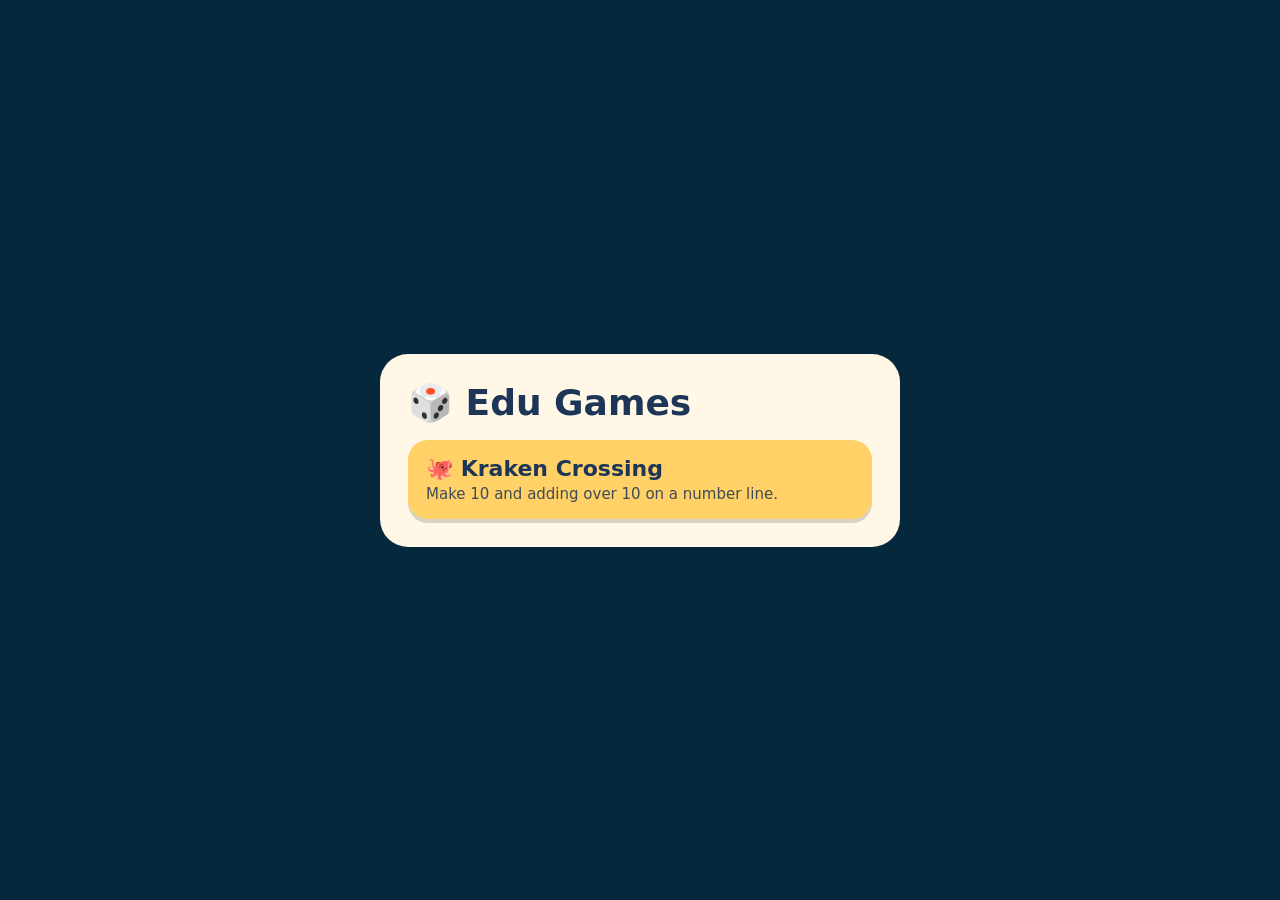
==== index.html @ 2be53da1 "Add GitHub Pages deploy workflow and game index page Co-Authored-By: Claude Opus 5.5 <noreply@anthro" ====
<!doctype html>
<html lang="en">
<head>
<meta charset="utf-8">
<meta name="viewport" content="width=device-width,initial-scale=1,viewport-fit=cover">
<meta name="apple-mobile-web-app-capable" content="yes">
<title>Edu Games</title>
<style>
  body { margin: 0; min-height: 100vh; background: #06283d; color: #1d3557; display: flex; align-items: center;
    justify-content: center; padding: 16px; box-sizing: border-box;
    font-family: ui-rounded, "SF Pro Rounded", system-ui, -apple-system, sans-serif; }
  .card { background: #fff8e7; border-radius: 28px; padding: 28px; max-width: 520px; width: 100%; box-sizing: border-box; }
  h1 { margin: 0 0 16px; font-size: 36px; }
  a { display: block; background: #ffd166; color: inherit; text-decoration: none; border-radius: 20px;
    padding: 16px 18px; font-size: 22px; font-weight: 700; box-shadow: 0 4px 0 rgba(0,0,0,.15); }
  a span { display: block; font-size: 15px; font-weight: 400; opacity: .85; margin-top: 4px; }
</style>
</head>
<body>
  <div class="card">
    <h1>🎲 Edu Games</h1>
    <a href="factorun/">🐙 Kraken Crossing<span>Make 10 and adding over 10 on a number line.</span></a>
  </div>
</body>
</html>
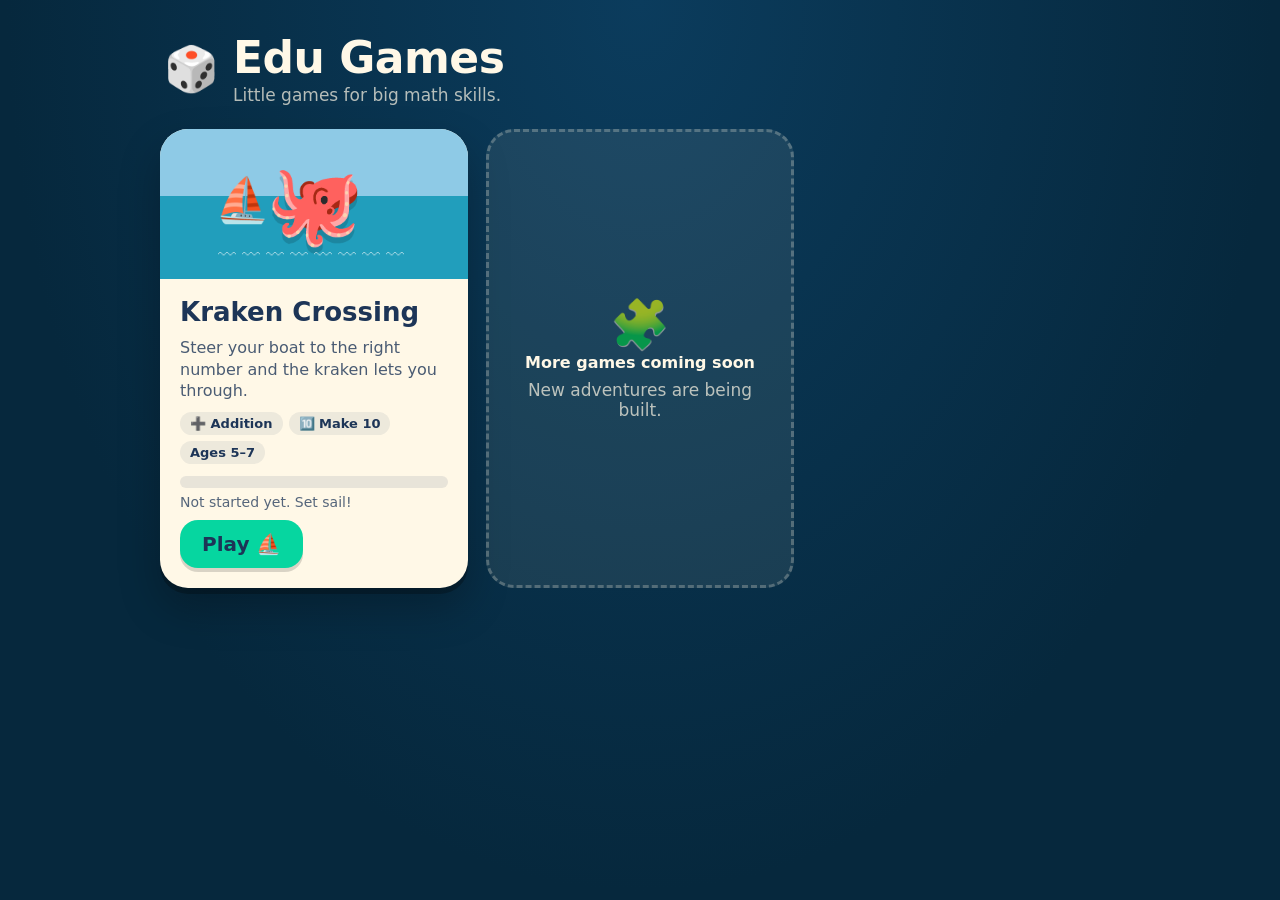
==== commit 0560e6d2: "Add Edu Games dashboard with Kraken Crossing card and breadcrumb back Co-Authored-By: Claude Opus 5." ====
--- a/index.html
+++ b/index.html
@@ -4,22 +4,105 @@
 <meta charset="utf-8">
 <meta name="viewport" content="width=device-width,initial-scale=1,viewport-fit=cover">
 <meta name="apple-mobile-web-app-capable" content="yes">
+<meta name="mobile-web-app-capable" content="yes">
+<meta name="apple-mobile-web-app-status-bar-style" content="black-translucent">
+<meta name="apple-mobile-web-app-title" content="Edu Games">
 <title>Edu Games</title>
 <style>
-  body { margin: 0; min-height: 100vh; background: #06283d; color: #1d3557; display: flex; align-items: center;
-    justify-content: center; padding: 16px; box-sizing: border-box;
-    font-family: ui-rounded, "SF Pro Rounded", system-ui, -apple-system, sans-serif; }
-  .card { background: #fff8e7; border-radius: 28px; padding: 28px; max-width: 520px; width: 100%; box-sizing: border-box; }
-  h1 { margin: 0 0 16px; font-size: 36px; }
-  a { display: block; background: #ffd166; color: inherit; text-decoration: none; border-radius: 20px;
-    padding: 16px 18px; font-size: 22px; font-weight: 700; box-shadow: 0 4px 0 rgba(0,0,0,.15); }
-  a span { display: block; font-size: 15px; font-weight: 400; opacity: .85; margin-top: 4px; }
+  :root { --ink: #1d3557; --paper: #fff8e7; --sea: #06283d; --sea2: #0b3c5d; --yellow: #ffd166; --green: #06d6a0;
+    --blue: #8ecae6; --pink: #f4a3c4; }
+  * { box-sizing: border-box; }
+  html { -webkit-text-size-adjust: 100%; }
+  body { margin: 0; min-height: 100vh; color: var(--ink); background: radial-gradient(ellipse at top, var(--sea2), var(--sea) 70%) fixed;
+    font-family: ui-rounded, "SF Pro Rounded", system-ui, -apple-system, sans-serif;
+    padding: max(24px, env(safe-area-inset-top)) max(16px, env(safe-area-inset-right)) max(32px, env(safe-area-inset-bottom)) max(16px, env(safe-area-inset-left));
+    -webkit-tap-highlight-color: transparent; }
+  .wrap { max-width: 960px; margin: 0 auto; }
+  header { display: flex; align-items: center; gap: 14px; color: var(--paper); margin: 8px 4px 24px; }
+  header .logo { font-size: 44px; line-height: 1; }
+  header h1 { margin: 0; font-size: clamp(30px, 6vw, 44px); letter-spacing: -.5px; }
+  header p { margin: 2px 0 0; opacity: .7; font-size: 17px; }
+  .grid { display: grid; grid-template-columns: repeat(auto-fill, minmax(min(100%, 300px), 1fr)); gap: 18px; }
+  .game { display: flex; flex-direction: column; background: var(--paper); border-radius: 28px; overflow: hidden;
+    color: inherit; text-decoration: none; box-shadow: 0 6px 0 rgba(0,0,0,.25), 0 20px 40px rgba(0,0,0,.25);
+    transition: transform .12s; }
+  .game:active { transform: translateY(4px); box-shadow: 0 2px 0 rgba(0,0,0,.25), 0 10px 20px rgba(0,0,0,.25); }
+  .art { height: 150px; position: relative; display: flex; align-items: center; justify-content: center; overflow: hidden; }
+  .art.kraken { background: linear-gradient(#8ecae6 0 45%, #219ebc 45% 100%); }
+  .art .big { font-size: 78px; filter: drop-shadow(0 6px 0 rgba(0,0,0,.15)); }
+  .art .boat { position: absolute; left: 18%; top: 30%; font-size: 44px; animation: bob 2.4s ease-in-out infinite; }
+  .art .waves { position: absolute; left: 0; right: 0; bottom: 14px; text-align: center; color: rgba(255,255,255,.55); letter-spacing: 6px; font-size: 18px; }
+  @keyframes bob { 50% { transform: translateY(6px) rotate(-4deg); } }
+  @media (prefers-reduced-motion: reduce) { .art .boat { animation: none; } }
+  .body { padding: 18px 20px 20px; display: flex; flex-direction: column; gap: 10px; flex: 1; }
+  .body h2 { margin: 0; font-size: 26px; }
+  .body .desc { margin: 0; font-size: 16px; opacity: .8; line-height: 1.35; }
+  .tags { display: flex; flex-wrap: wrap; gap: 6px; }
+  .tag { font-size: 13px; font-weight: 700; padding: 4px 10px; border-radius: 999px; background: rgba(29,53,87,.08); }
+  .progress { margin-top: 2px; }
+  .bar { height: 12px; border-radius: 999px; background: rgba(29,53,87,.1); overflow: hidden; }
+  .bar i { display: block; height: 100%; width: 0; border-radius: inherit; background: var(--green); transition: width .6s; }
+  .progress small { display: block; margin-top: 6px; font-size: 14px; opacity: .75; }
+  .play { margin-top: auto; align-self: flex-start; background: var(--green); color: var(--ink); font-weight: 800; font-size: 20px;
+    padding: 12px 22px; border-radius: 18px; box-shadow: 0 4px 0 rgba(0,0,0,.15); }
+  .soon { background: rgba(255,248,231,.08); border: 3px dashed rgba(255,248,231,.25); border-radius: 28px; color: var(--paper);
+    display: flex; flex-direction: column; align-items: center; justify-content: center; text-align: center; padding: 28px; min-height: 220px; }
+  .soon .big { font-size: 48px; opacity: .8; }
+  .soon p { margin: 8px 0 0; opacity: .7; font-size: 17px; }
 </style>
 </head>
 <body>
-  <div class="card">
-    <h1>🎲 Edu Games</h1>
-    <a href="factorun/">🐙 Kraken Crossing<span>Make 10 and adding over 10 on a number line.</span></a>
-  </div>
+<div class="wrap">
+  <header>
+    <div class="logo">🎲</div>
+    <div>
+      <h1>Edu Games</h1>
+      <p>Little games for big math skills.</p>
+    </div>
+  </header>
+
+  <main class="grid">
+    <a class="game" href="factorun/" id="kraken">
+      <div class="art kraken" aria-hidden="true">
+        <span class="boat">⛵</span>
+        <span class="big">🐙</span>
+        <span class="waves">〰〰〰〰〰〰〰〰</span>
+      </div>
+      <div class="body">
+        <h2>Kraken Crossing</h2>
+        <p class="desc">Steer your boat to the right number and the kraken lets you through.</p>
+        <div class="tags"><span class="tag">➕ Addition</span><span class="tag">🔟 Make 10</span><span class="tag">Ages 5–7</span></div>
+        <div class="progress">
+          <div class="bar"><i></i></div>
+          <small>Not started yet. Set sail!</small>
+        </div>
+        <span class="play">Play ⛵</span>
+      </div>
+    </a>
+
+    <div class="soon">
+      <div class="big">🧩</div>
+      <b>More games coming soon</b>
+      <p>New adventures are being built.</p>
+    </div>
+  </main>
+</div>
+
+<script>
+  // Kraken Crossing progress, read from the game's own save (same origin).
+  // Facts: 9 make-10 bonds + 36 sums over 10 (a, b in 2..9). Mastered = 3 quick, correct answers in a row.
+  (function () {
+    let stats = {};
+    try { stats = (JSON.parse(localStorage.getItem('kraken-crossing-v1')) || {}).stats || {}; } catch (e) {}
+    const total = 45, keys = Object.keys(stats);
+    if (!keys.length) return;
+    const mastered = keys.filter(k => stats[k].streak >= 3).length;
+    const card = document.getElementById('kraken');
+    card.querySelector('.bar i').style.width = Math.round(mastered / total * 100) + '%';
+    card.querySelector('.progress small').textContent =
+      `${mastered} of ${total} facts mastered · ${keys.length} practised`;
+    card.querySelector('.play').textContent = 'Keep sailing ⛵';
+  })();
+</script>
 </body>
 </html>
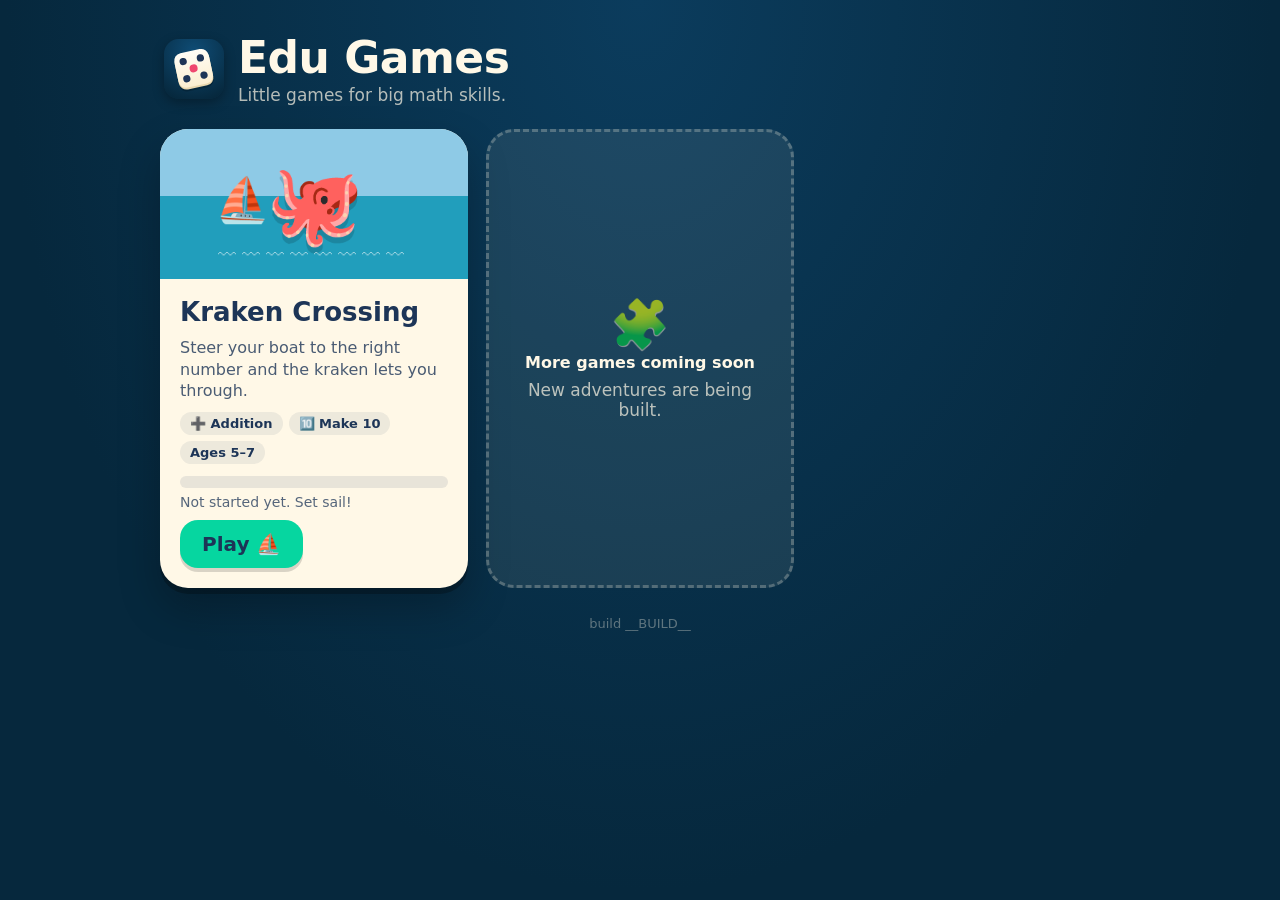
==== commit 44965b62: "Add dice app icon, web manifest and new-version update pill - icons/: dice icon (SVG source + apple-" ====
--- a/index.html
+++ b/index.html
@@ -7,7 +7,13 @@
 <meta name="mobile-web-app-capable" content="yes">
 <meta name="apple-mobile-web-app-status-bar-style" content="black-translucent">
 <meta name="apple-mobile-web-app-title" content="Edu Games">
+<meta name="theme-color" content="#06283d">
+<meta name="build" content="__BUILD__">
 <title>Edu Games</title>
+<link rel="manifest" href="manifest.webmanifest">
+<link rel="apple-touch-icon" href="icons/apple-touch-icon.png">
+<link rel="icon" href="icons/icon.svg" type="image/svg+xml">
+<link rel="icon" href="icons/favicon-32.png" sizes="32x32" type="image/png">
 <style>
   :root { --ink: #1d3557; --paper: #fff8e7; --sea: #06283d; --sea2: #0b3c5d; --yellow: #ffd166; --green: #06d6a0;
     --blue: #8ecae6; --pink: #f4a3c4; }
@@ -19,7 +25,7 @@
     -webkit-tap-highlight-color: transparent; }
   .wrap { max-width: 960px; margin: 0 auto; }
   header { display: flex; align-items: center; gap: 14px; color: var(--paper); margin: 8px 4px 24px; }
-  header .logo { font-size: 44px; line-height: 1; }
+  header .logo { width: 60px; height: 60px; border-radius: 15px; box-shadow: 0 4px 12px rgba(0,0,0,.3); }
   header h1 { margin: 0; font-size: clamp(30px, 6vw, 44px); letter-spacing: -.5px; }
   header p { margin: 2px 0 0; opacity: .7; font-size: 17px; }
   .grid { display: grid; grid-template-columns: repeat(auto-fill, minmax(min(100%, 300px), 1fr)); gap: 18px; }
@@ -49,12 +55,13 @@
     display: flex; flex-direction: column; align-items: center; justify-content: center; text-align: center; padding: 28px; min-height: 220px; }
   .soon .big { font-size: 48px; opacity: .8; }
   .soon p { margin: 8px 0 0; opacity: .7; font-size: 17px; }
+  footer { margin: 28px 4px 0; color: var(--paper); opacity: .35; font-size: 13px; text-align: center; }
 </style>
 </head>
 <body>
 <div class="wrap">
   <header>
-    <div class="logo">🎲</div>
+    <img class="logo" src="icons/icon.svg" alt="">
     <div>
       <h1>Edu Games</h1>
       <p>Little games for big math skills.</p>
@@ -86,6 +93,7 @@
       <p>New adventures are being built.</p>
     </div>
   </main>
+  <footer>build __BUILD__</footer>
 </div>
 
 <script>
@@ -104,5 +112,6 @@
     card.querySelector('.play').textContent = 'Keep sailing ⛵';
   })();
 </script>
+<script src="update.js"></script>
 </body>
 </html>
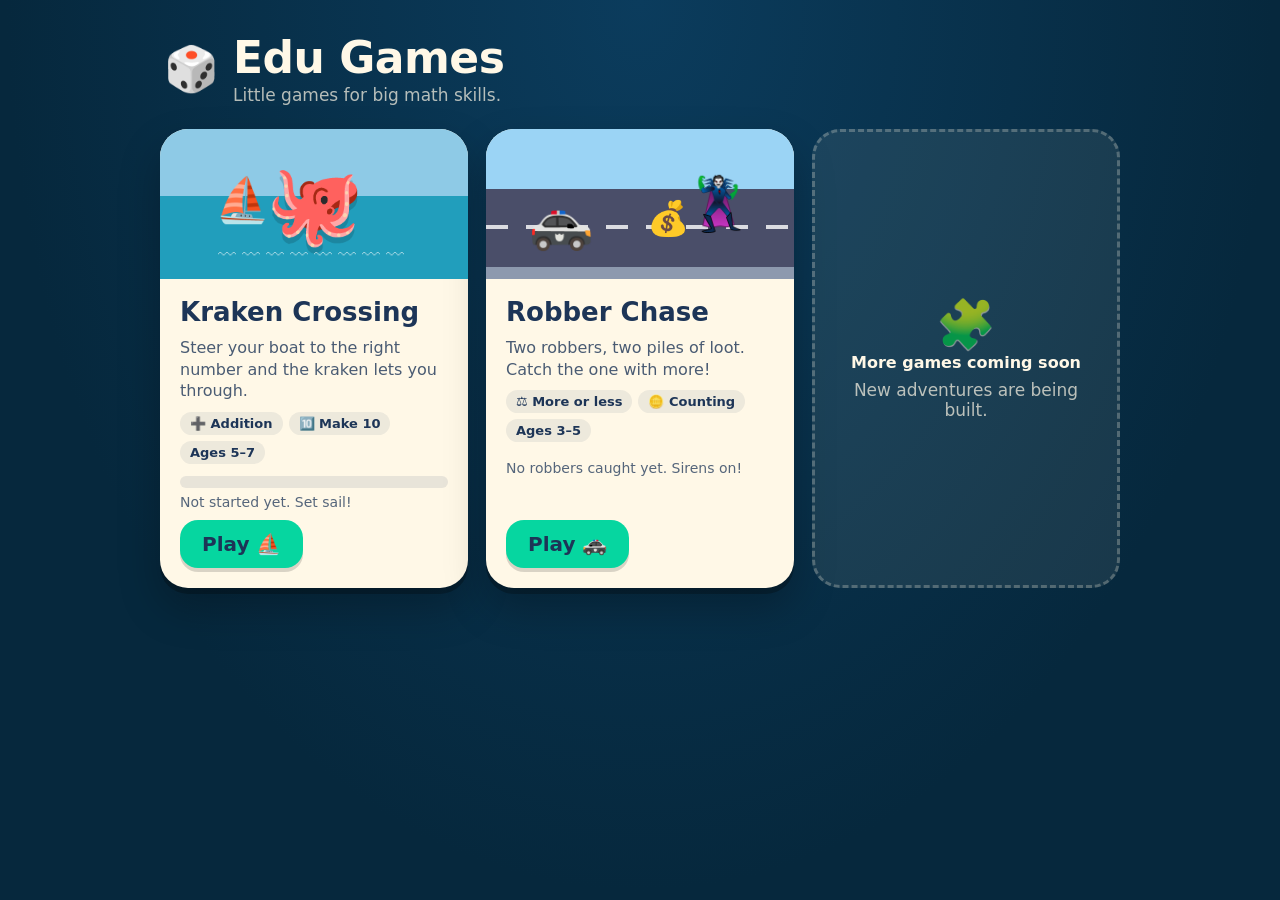
==== commit 4e324b60: "Add Robber Chase: a more/less and counting game for ages 3-5 Two robber cars pull trailers of loot; " ====
--- a/index.html
+++ b/index.html
@@ -7,13 +7,7 @@
 <meta name="mobile-web-app-capable" content="yes">
 <meta name="apple-mobile-web-app-status-bar-style" content="black-translucent">
 <meta name="apple-mobile-web-app-title" content="Edu Games">
-<meta name="theme-color" content="#06283d">
-<meta name="build" content="__BUILD__">
 <title>Edu Games</title>
-<link rel="manifest" href="manifest.webmanifest">
-<link rel="apple-touch-icon" href="icons/apple-touch-icon.png">
-<link rel="icon" href="icons/icon.svg" type="image/svg+xml">
-<link rel="icon" href="icons/favicon-32.png" sizes="32x32" type="image/png">
 <style>
   :root { --ink: #1d3557; --paper: #fff8e7; --sea: #06283d; --sea2: #0b3c5d; --yellow: #ffd166; --green: #06d6a0;
     --blue: #8ecae6; --pink: #f4a3c4; }
@@ -25,7 +19,7 @@
     -webkit-tap-highlight-color: transparent; }
   .wrap { max-width: 960px; margin: 0 auto; }
   header { display: flex; align-items: center; gap: 14px; color: var(--paper); margin: 8px 4px 24px; }
-  header .logo { width: 60px; height: 60px; border-radius: 15px; box-shadow: 0 4px 12px rgba(0,0,0,.3); }
+  header .logo { font-size: 44px; line-height: 1; }
   header h1 { margin: 0; font-size: clamp(30px, 6vw, 44px); letter-spacing: -.5px; }
   header p { margin: 2px 0 0; opacity: .7; font-size: 17px; }
   .grid { display: grid; grid-template-columns: repeat(auto-fill, minmax(min(100%, 300px), 1fr)); gap: 18px; }
@@ -39,7 +33,14 @@
   .art .boat { position: absolute; left: 18%; top: 30%; font-size: 44px; animation: bob 2.4s ease-in-out infinite; }
   .art .waves { position: absolute; left: 0; right: 0; bottom: 14px; text-align: center; color: rgba(255,255,255,.55); letter-spacing: 6px; font-size: 18px; }
   @keyframes bob { 50% { transform: translateY(6px) rotate(-4deg); } }
-  @media (prefers-reduced-motion: reduce) { .art .boat { animation: none; } }
+  .art.chase { background: linear-gradient(#9bd4f5 0 40%, #4a4e69 40% 92%, #8d99ae 92%); }
+  .art.chase .road { position: absolute; left: 0; right: 0; top: 64%; height: 4px;
+    background: repeating-linear-gradient(90deg, #fff 0 22px, transparent 22px 40px); opacity: .8; }
+  .art.chase .cop { position: absolute; left: 14%; top: 42%; font-size: 52px; transform: scaleX(-1); animation: zoom 1.6s ease-in-out infinite; }
+  .art.chase .robber { position: absolute; right: 14%; top: 30%; font-size: 52px; }
+  .art.chase .loot { position: absolute; right: 34%; top: 46%; font-size: 34px; }
+  @keyframes zoom { 50% { transform: scaleX(-1) translateX(-14px); } }
+  @media (prefers-reduced-motion: reduce) { .art .boat, .art.chase .cop { animation: none; } }
   .body { padding: 18px 20px 20px; display: flex; flex-direction: column; gap: 10px; flex: 1; }
   .body h2 { margin: 0; font-size: 26px; }
   .body .desc { margin: 0; font-size: 16px; opacity: .8; line-height: 1.35; }
@@ -55,13 +56,12 @@
     display: flex; flex-direction: column; align-items: center; justify-content: center; text-align: center; padding: 28px; min-height: 220px; }
   .soon .big { font-size: 48px; opacity: .8; }
   .soon p { margin: 8px 0 0; opacity: .7; font-size: 17px; }
-  footer { margin: 28px 4px 0; color: var(--paper); opacity: .35; font-size: 13px; text-align: center; }
 </style>
 </head>
 <body>
 <div class="wrap">
   <header>
-    <img class="logo" src="icons/icon.svg" alt="">
+    <div class="logo">🎲</div>
     <div>
       <h1>Edu Games</h1>
       <p>Little games for big math skills.</p>
@@ -87,13 +87,30 @@
       </div>
     </a>
 
+    <a class="game" href="robber-chase/" id="robber">
+      <div class="art chase" aria-hidden="true">
+        <span class="road"></span>
+        <span class="cop">🚓</span>
+        <span class="loot">💰</span>
+        <span class="robber">🦹</span>
+      </div>
+      <div class="body">
+        <h2>Robber Chase</h2>
+        <p class="desc">Two robbers, two piles of loot. Catch the one with more!</p>
+        <div class="tags"><span class="tag">⚖️ More or less</span><span class="tag">🪙 Counting</span><span class="tag">Ages 3–5</span></div>
+        <div class="progress">
+          <small>No robbers caught yet. Sirens on!</small>
+        </div>
+        <span class="play">Play 🚓</span>
+      </div>
+    </a>
+
     <div class="soon">
       <div class="big">🧩</div>
       <b>More games coming soon</b>
       <p>New adventures are being built.</p>
     </div>
   </main>
-  <footer>build __BUILD__</footer>
 </div>
 
 <script>
@@ -111,7 +128,17 @@
       `${mastered} of ${total} facts mastered · ${keys.length} practised`;
     card.querySelector('.play').textContent = 'Keep sailing ⛵';
   })();
+
+  // Robber Chase totals, from the game's own save.
+  (function () {
+    let s = {};
+    try { s = JSON.parse(localStorage.getItem('robber-chase-v1')) || {}; } catch (e) {}
+    if (!s.caught) return;
+    const card = document.getElementById('robber');
+    card.querySelector('.progress small').textContent =
+      `${s.caught} robber${s.caught === 1 ? '' : 's'} caught · ${s.coins || 0} coins brought back`;
+    card.querySelector('.play').textContent = 'Keep chasing 🚓';
+  })();
 </script>
-<script src="update.js"></script>
 </body>
 </html>
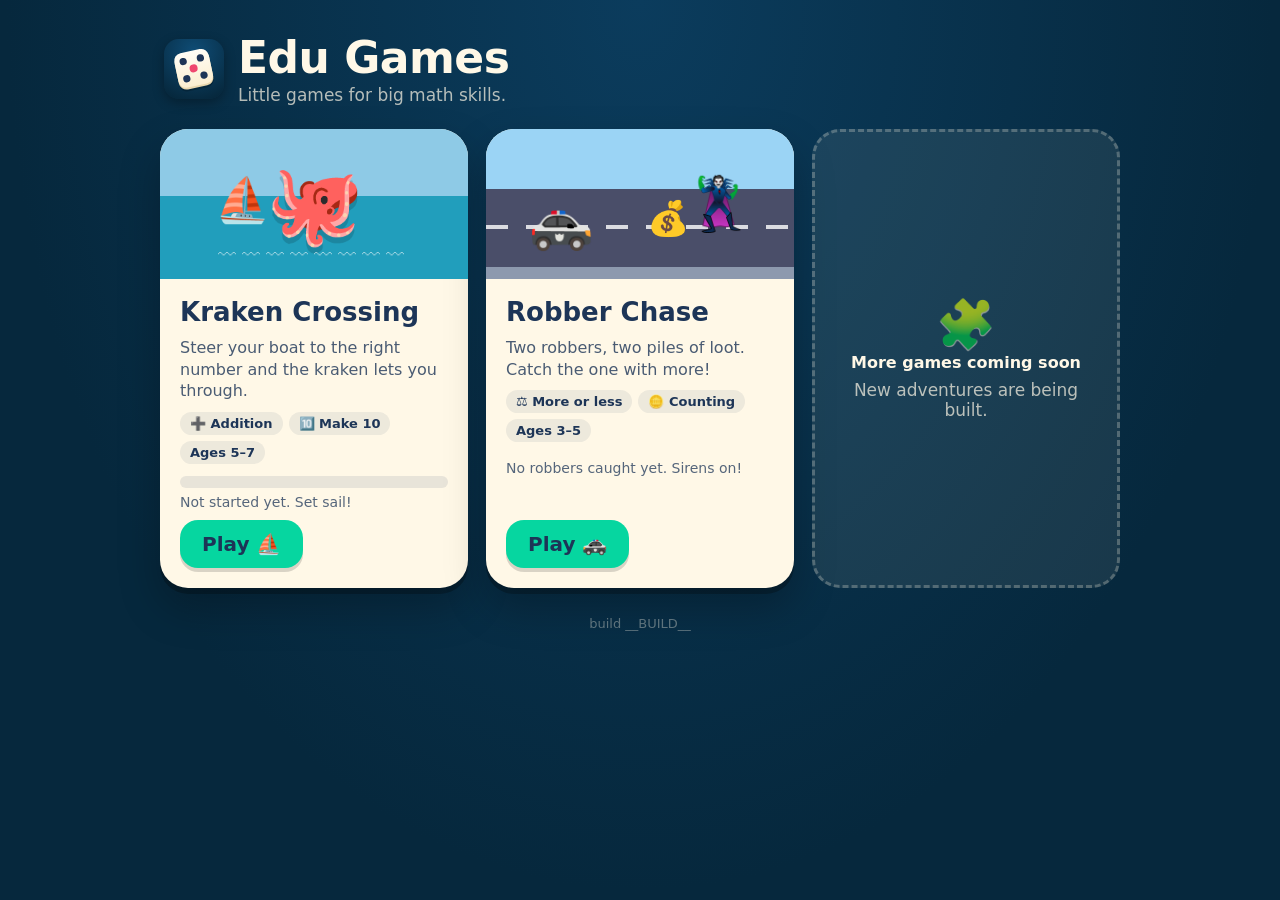
==== commit 4880f6d4: "Merge main into Robber Chase branch Resolve CLAUDE.md (keep main's update-check note, point to both " ====
--- a/index.html
+++ b/index.html
@@ -7,7 +7,13 @@
 <meta name="mobile-web-app-capable" content="yes">
 <meta name="apple-mobile-web-app-status-bar-style" content="black-translucent">
 <meta name="apple-mobile-web-app-title" content="Edu Games">
+<meta name="theme-color" content="#06283d">
+<meta name="build" content="__BUILD__">
 <title>Edu Games</title>
+<link rel="manifest" href="manifest.webmanifest">
+<link rel="apple-touch-icon" href="icons/apple-touch-icon.png">
+<link rel="icon" href="icons/icon.svg" type="image/svg+xml">
+<link rel="icon" href="icons/favicon-32.png" sizes="32x32" type="image/png">
 <style>
   :root { --ink: #1d3557; --paper: #fff8e7; --sea: #06283d; --sea2: #0b3c5d; --yellow: #ffd166; --green: #06d6a0;
     --blue: #8ecae6; --pink: #f4a3c4; }
@@ -19,7 +25,7 @@
     -webkit-tap-highlight-color: transparent; }
   .wrap { max-width: 960px; margin: 0 auto; }
   header { display: flex; align-items: center; gap: 14px; color: var(--paper); margin: 8px 4px 24px; }
-  header .logo { font-size: 44px; line-height: 1; }
+  header .logo { width: 60px; height: 60px; border-radius: 15px; box-shadow: 0 4px 12px rgba(0,0,0,.3); }
   header h1 { margin: 0; font-size: clamp(30px, 6vw, 44px); letter-spacing: -.5px; }
   header p { margin: 2px 0 0; opacity: .7; font-size: 17px; }
   .grid { display: grid; grid-template-columns: repeat(auto-fill, minmax(min(100%, 300px), 1fr)); gap: 18px; }
@@ -56,12 +62,13 @@
     display: flex; flex-direction: column; align-items: center; justify-content: center; text-align: center; padding: 28px; min-height: 220px; }
   .soon .big { font-size: 48px; opacity: .8; }
   .soon p { margin: 8px 0 0; opacity: .7; font-size: 17px; }
+  footer { margin: 28px 4px 0; color: var(--paper); opacity: .35; font-size: 13px; text-align: center; }
 </style>
 </head>
 <body>
 <div class="wrap">
   <header>
-    <div class="logo">🎲</div>
+    <img class="logo" src="icons/icon.svg" alt="">
     <div>
       <h1>Edu Games</h1>
       <p>Little games for big math skills.</p>
@@ -111,6 +118,7 @@
       <p>New adventures are being built.</p>
     </div>
   </main>
+  <footer>build __BUILD__</footer>
 </div>
 
 <script>
@@ -140,5 +148,6 @@
     card.querySelector('.play').textContent = 'Keep chasing 🚓';
   })();
 </script>
+<script src="update.js"></script>
 </body>
 </html>
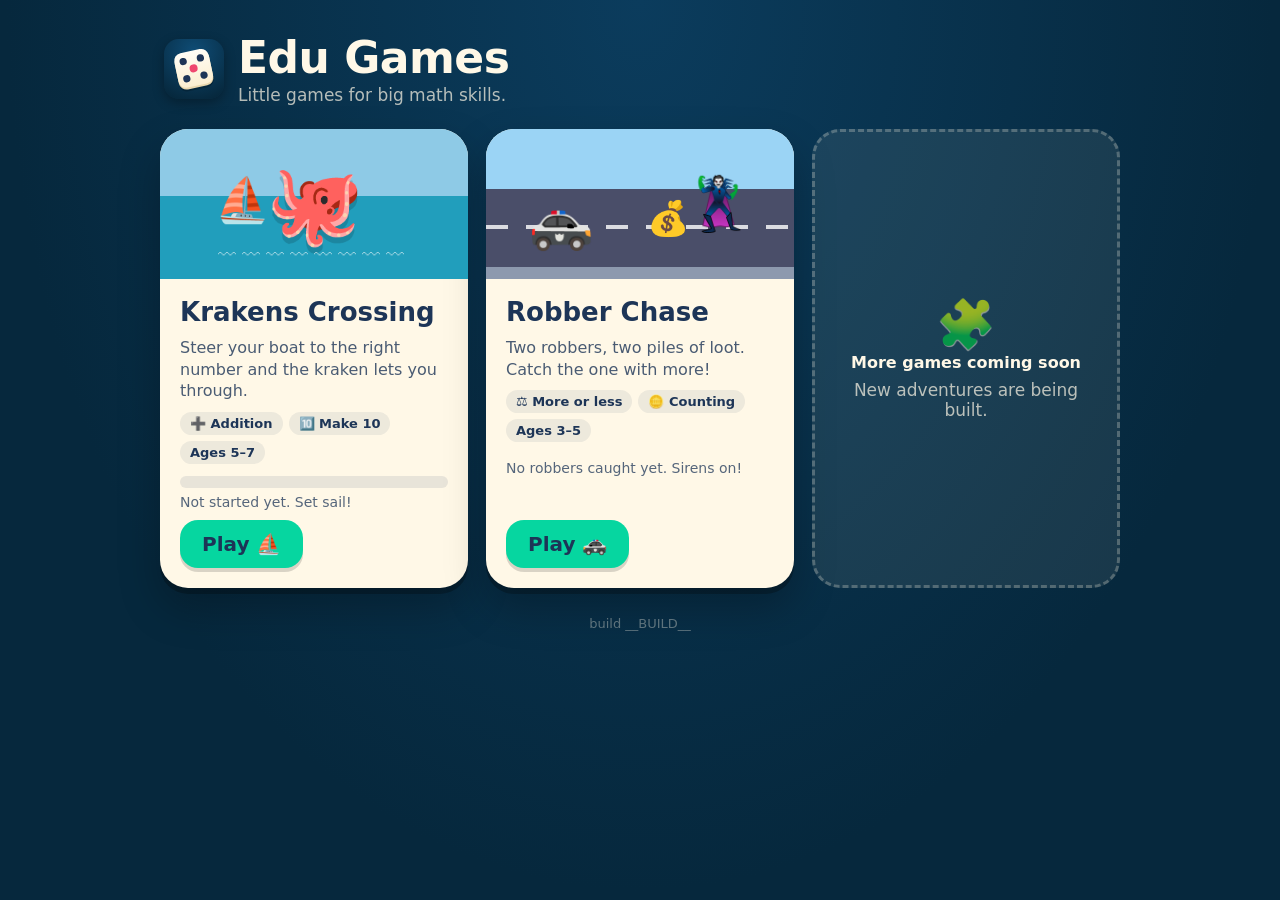
==== commit a3bd71cc: "Improve mobile game layout and rename Krakens Crossing" ====
--- a/index.html
+++ b/index.html
@@ -18,8 +18,9 @@
   :root { --ink: #1d3557; --paper: #fff8e7; --sea: #06283d; --sea2: #0b3c5d; --yellow: #ffd166; --green: #06d6a0;
     --blue: #8ecae6; --pink: #f4a3c4; }
   * { box-sizing: border-box; }
-  html { -webkit-text-size-adjust: 100%; }
-  body { margin: 0; min-height: 100vh; color: var(--ink); background: radial-gradient(ellipse at top, var(--sea2), var(--sea) 70%) fixed;
+  html { -webkit-text-size-adjust: 100%; background: var(--sea); overscroll-behavior: none; }
+  body { margin: 0; min-height: 100vh; min-height: 100dvh; color: var(--ink); background: radial-gradient(ellipse at top, var(--sea2), var(--sea) 70%) fixed;
+    overscroll-behavior: none;
     font-family: ui-rounded, "SF Pro Rounded", system-ui, -apple-system, sans-serif;
     padding: max(24px, env(safe-area-inset-top)) max(16px, env(safe-area-inset-right)) max(32px, env(safe-area-inset-bottom)) max(16px, env(safe-area-inset-left));
     -webkit-tap-highlight-color: transparent; }
@@ -76,14 +77,14 @@
   </header>
 
   <main class="grid">
-    <a class="game" href="factorun/" id="kraken">
+    <a class="game" href="krakens-crossing/" id="kraken">
       <div class="art kraken" aria-hidden="true">
         <span class="boat">⛵</span>
         <span class="big">🐙</span>
         <span class="waves">〰〰〰〰〰〰〰〰</span>
       </div>
       <div class="body">
-        <h2>Kraken Crossing</h2>
+        <h2>Krakens Crossing</h2>
         <p class="desc">Steer your boat to the right number and the kraken lets you through.</p>
         <div class="tags"><span class="tag">➕ Addition</span><span class="tag">🔟 Make 10</span><span class="tag">Ages 5–7</span></div>
         <div class="progress">
@@ -121,8 +122,9 @@
   <footer>build __BUILD__</footer>
 </div>
 
+<script src="scroll-guard.js"></script>
 <script>
-  // Kraken Crossing progress, read from the game's own save (same origin).
+  // Krakens Crossing progress, read from the game's own save (same origin).
   // Facts: 9 make-10 bonds + 36 sums over 10 (a, b in 2..9). Mastered = 3 quick, correct answers in a row.
   (function () {
     let stats = {};
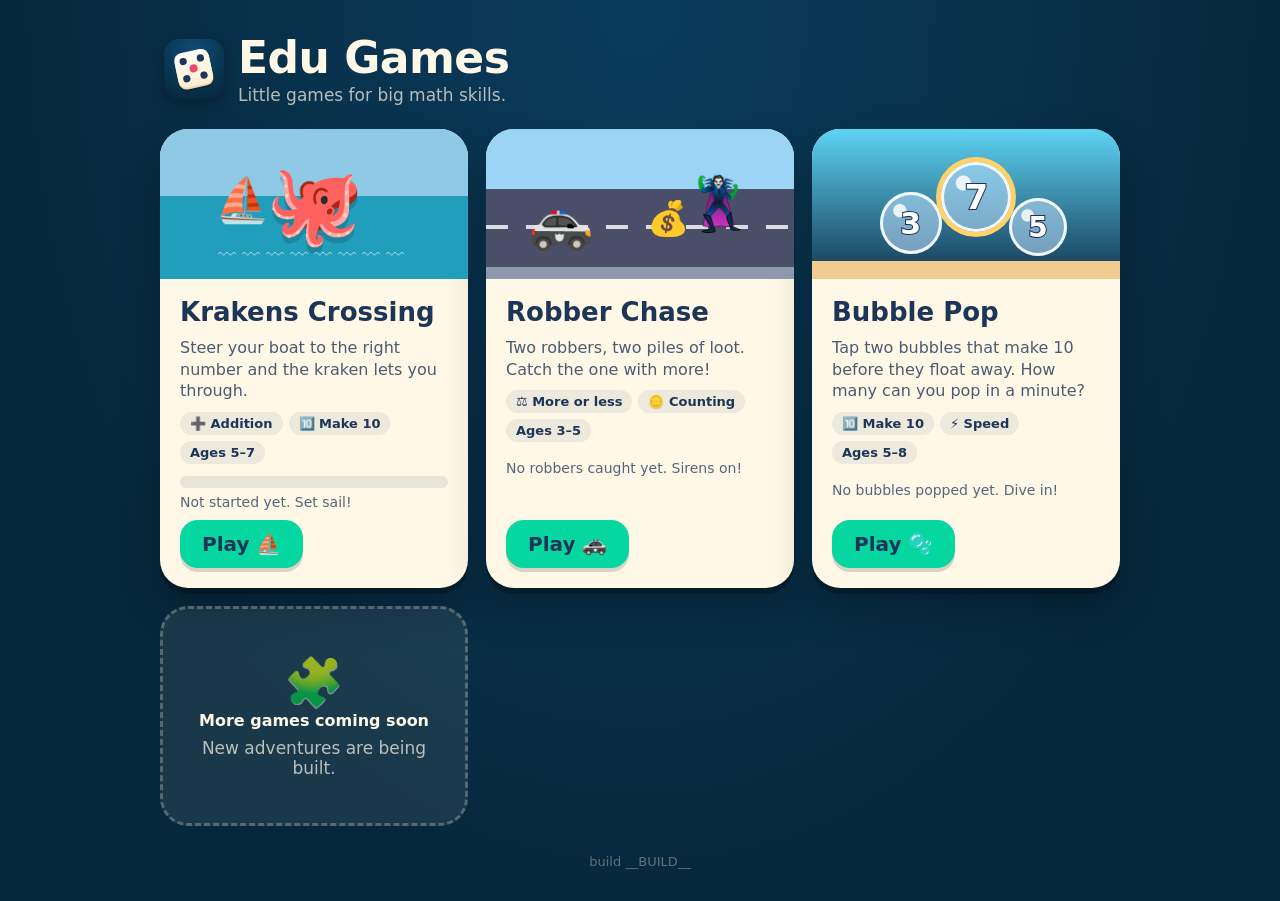
==== commit 841c01a7: "Add Bubble Pop: a make-10 arcade game for ages 5-8 Numbered bubbles float up; tap two that make the " ====
--- a/index.html
+++ b/index.html
@@ -47,7 +47,17 @@
   .art.chase .robber { position: absolute; right: 14%; top: 30%; font-size: 52px; }
   .art.chase .loot { position: absolute; right: 34%; top: 46%; font-size: 34px; }
   @keyframes zoom { 50% { transform: scaleX(-1) translateX(-14px); } }
-  @media (prefers-reduced-motion: reduce) { .art .boat, .art.chase .cop { animation: none; } }
+  .art.bubbles { background: linear-gradient(#5ed3f3, #1b4965 88%, #f2cc8f 88%); }
+  .art.bubbles .b { position: absolute; display: flex; align-items: center; justify-content: center; border-radius: 50%;
+    font-weight: 900; color: #fff; -webkit-text-stroke: 2px #1d3557; paint-order: stroke fill;
+    background: radial-gradient(circle at 32% 30%, rgba(255,255,255,.9) 0 10%, rgba(189,224,254,.55) 12% 100%);
+    box-shadow: inset 0 0 0 3px rgba(255,255,255,.9); animation: rise 3s ease-in-out infinite; }
+  .art.bubbles .b1 { left: 22%; top: 42%; width: 62px; height: 62px; font-size: 30px; }
+  .art.bubbles .b2 { left: 42%; top: 22%; width: 70px; height: 70px; font-size: 34px; animation-delay: -1s;
+    box-shadow: inset 0 0 0 3px rgba(255,255,255,.9), 0 0 0 5px #ffd166; }
+  .art.bubbles .b3 { left: 64%; top: 46%; width: 58px; height: 58px; font-size: 28px; animation-delay: -2s; }
+  @keyframes rise { 50% { transform: translateY(-8px); } }
+  @media (prefers-reduced-motion: reduce) { .art .boat, .art.chase .cop, .art.bubbles .b { animation: none; } }
   .body { padding: 18px 20px 20px; display: flex; flex-direction: column; gap: 10px; flex: 1; }
   .body h2 { margin: 0; font-size: 26px; }
   .body .desc { margin: 0; font-size: 16px; opacity: .8; line-height: 1.35; }
@@ -113,6 +123,23 @@
       </div>
     </a>
 
+    <a class="game" href="bubble-pop/" id="bubbles">
+      <div class="art bubbles" aria-hidden="true">
+        <span class="b b1">3</span>
+        <span class="b b2">7</span>
+        <span class="b b3">5</span>
+      </div>
+      <div class="body">
+        <h2>Bubble Pop</h2>
+        <p class="desc">Tap two bubbles that make 10 before they float away. How many can you pop in a minute?</p>
+        <div class="tags"><span class="tag">🔟 Make 10</span><span class="tag">⚡ Speed</span><span class="tag">Ages 5–8</span></div>
+        <div class="progress">
+          <small>No bubbles popped yet. Dive in!</small>
+        </div>
+        <span class="play">Play 🫧</span>
+      </div>
+    </a>
+
     <div class="soon">
       <div class="big">🧩</div>
       <b>More games coming soon</b>
@@ -149,6 +176,18 @@
       `${s.caught} robber${s.caught === 1 ? '' : 's'} caught · ${s.coins || 0} coins brought back`;
     card.querySelector('.play').textContent = 'Keep chasing 🚓';
   })();
+
+  // Bubble Pop totals and best round, from the game's own save.
+  (function () {
+    let s = {};
+    try { s = JSON.parse(localStorage.getItem('bubble-pop-v1')) || {}; } catch (e) {}
+    if (!s.pairs) return;
+    const best = Math.max(0, ...Object.values(s.best || {}));
+    const card = document.getElementById('bubbles');
+    card.querySelector('.progress small').textContent =
+      `${s.pairs} pair${s.pairs === 1 ? '' : 's'} popped` + (best ? ` · best round ${best}` : '');
+    card.querySelector('.play').textContent = 'Keep popping 🫧';
+  })();
 </script>
 <script src="update.js"></script>
 </body>
